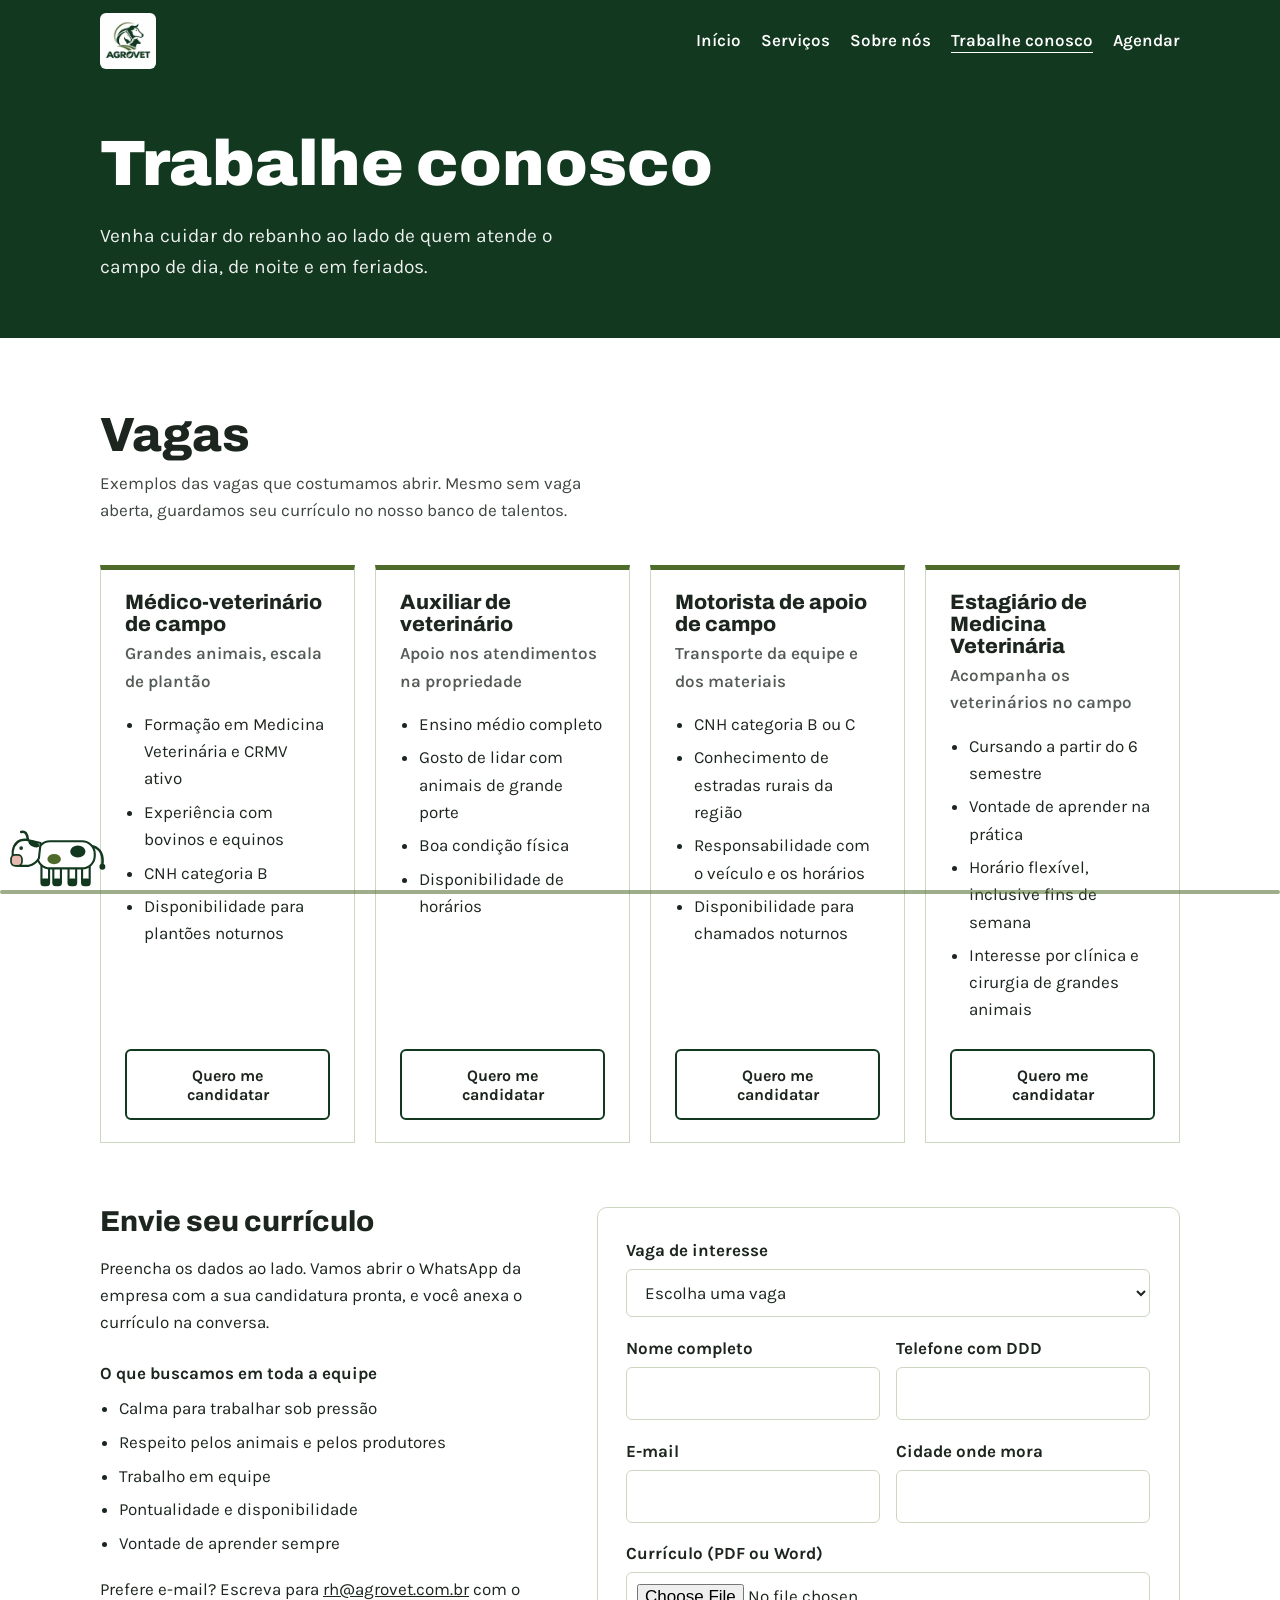
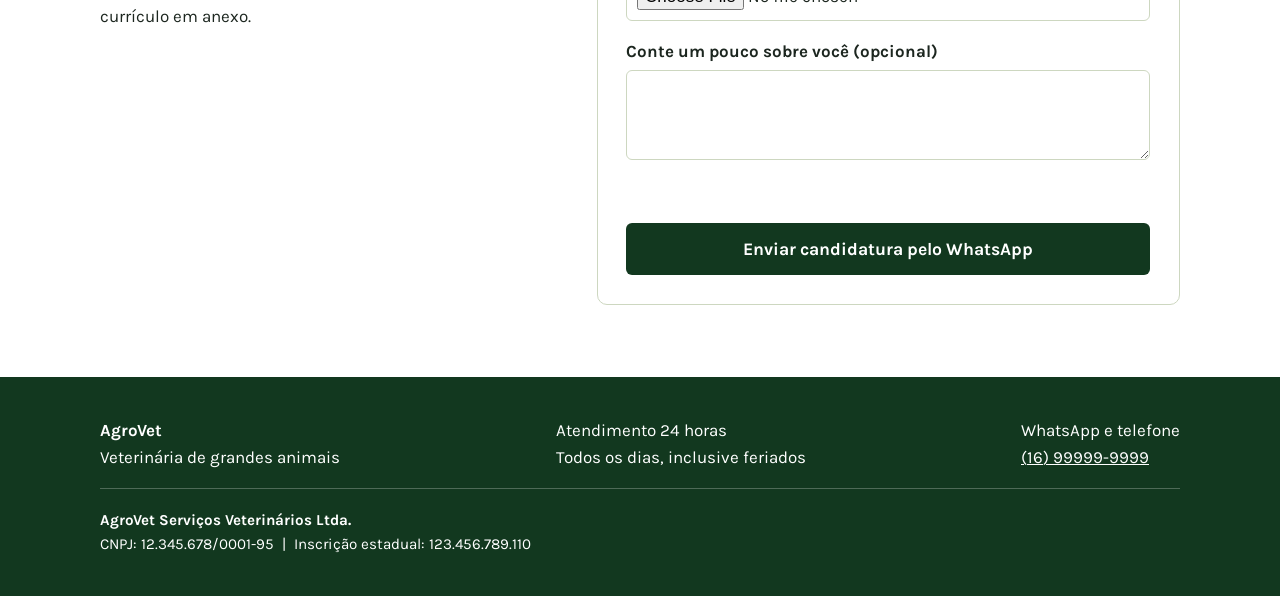
==== trabalhe-conosco.html @ 3f3444c9 "Add files via upload" ====
<!DOCTYPE html>
<html lang="pt-BR">
<head>
<meta charset="utf-8">
<meta name="viewport" content="width=device-width, initial-scale=1, viewport-fit=cover">
<title>Trabalhe conosco – AgroVet</title>
<link rel="preconnect" href="https://fonts.googleapis.com">
<link href="https://fonts.googleapis.com/css2?family=Archivo:wght@500;800;900&family=Karla:wght@400;600;700&display=swap" rel="stylesheet">

<link rel="stylesheet" href="style.css">
</head>

<body>

<!-- ============ TOPO ============ -->
<header class="topo">
  <div class="container topo-barra">
    <a href="index.html"><img src="logo.webp" alt="AgroVet – logotipo"></a>
    <nav>
      <a href="index.html">Início</a>
      <a href="index.html#servicos">Serviços</a>
      <a href="index.html#sobre">Sobre nós</a>
      <a href="trabalhe-conosco.html" aria-current="page">Trabalhe conosco</a>
      <a href="index.html#agendar">Agendar</a>
    </nav>
  </div>

  <div class="container hero hero-pagina">
    <h1>Trabalhe conosco</h1>
    <p>Venha cuidar do rebanho ao lado de quem atende o campo de dia, de noite e em feriados.</p>
  </div>
</header>

<main>
  <!-- ============ TRABALHE CONOSCO ============ -->
  <section class="secao" id="trabalhe">
    <div class="container">
      <h2>Vagas</h2>
      <p class="intro">Exemplos das vagas que costumamos abrir. Mesmo sem vaga aberta, guardamos seu currículo no nosso banco de talentos.</p>

      <div class="vagas">
        <article class="vaga">
          <h3>Médico-veterinário de campo</h3>
          <p class="vaga-tipo">Grandes animais, escala de plantão</p>
          <ul>
            <li>Formação em Medicina Veterinária e CRMV ativo</li>
            <li>Experiência com bovinos e equinos</li>
            <li>CNH categoria B</li>
            <li>Disponibilidade para plantões noturnos</li>
          </ul>
          <a class="btn btn-contorno-escuro" href="#cv-formulario" data-vaga="Médico-veterinário de campo">Quero me candidatar</a>
        </article>

        <article class="vaga">
          <h3>Auxiliar de veterinário</h3>
          <p class="vaga-tipo">Apoio nos atendimentos na propriedade</p>
          <ul>
            <li>Ensino médio completo</li>
            <li>Gosto de lidar com animais de grande porte</li>
            <li>Boa condição física</li>
            <li>Disponibilidade de horários</li>
          </ul>
          <a class="btn btn-contorno-escuro" href="#cv-formulario" data-vaga="Auxiliar de veterinário">Quero me candidatar</a>
        </article>

        <article class="vaga">
          <h3>Motorista de apoio de campo</h3>
          <p class="vaga-tipo">Transporte da equipe e dos materiais</p>
          <ul>
            <li>CNH categoria B ou C</li>
            <li>Conhecimento de estradas rurais da região</li>
            <li>Responsabilidade com o veículo e os horários</li>
            <li>Disponibilidade para chamados noturnos</li>
          </ul>
          <a class="btn btn-contorno-escuro" href="#cv-formulario" data-vaga="Motorista de apoio de campo">Quero me candidatar</a>
        </article>

        <article class="vaga">
          <h3>Estagiário de Medicina Veterinária</h3>
          <p class="vaga-tipo">Acompanha os veterinários no campo</p>
          <ul>
            <li>Cursando a partir do 6 semestre</li>
            <li>Vontade de aprender na prática</li>
            <li>Horário flexível, inclusive fins de semana</li>
            <li>Interesse por clínica e cirurgia de grandes animais</li>
          </ul>
          <a class="btn btn-contorno-escuro" href="#cv-formulario" data-vaga="Estagiário de Medicina Veterinária">Quero me candidatar</a>
        </article>
      </div>

      <div class="agendar-grade cv-grade" id="cv-formulario">
        <div>
          <h3 class="cv-titulo">Envie seu currículo</h3>
          <p>Preencha os dados ao lado. Vamos abrir o WhatsApp da empresa com a sua candidatura pronta, e você anexa o currículo na conversa.</p>

          <p class="cv-subtitulo">O que buscamos em toda a equipe</p>
          <ul class="caracteristicas">
            <li>Calma para trabalhar sob pressão</li>
            <li>Respeito pelos animais e pelos produtores</li>
            <li>Trabalho em equipe</li>
            <li>Pontualidade e disponibilidade</li>
            <li>Vontade de aprender sempre</li>
          </ul>
          <p>Prefere e-mail? Escreva para <a href="mailto:rh@agrovet.com.br">rh@agrovet.com.br</a> com o currículo em anexo.</p>
        </div>

        <form id="form-curriculo" novalidate>
          <div class="campo">
            <label for="cv-vaga">Vaga de interesse</label>
            <select id="cv-vaga" name="vaga" required>
              <option value="">Escolha uma vaga</option>
              <option>Médico-veterinário de campo</option>
              <option>Auxiliar de veterinário</option>
              <option>Motorista de apoio de campo</option>
              <option>Estagiário de Medicina Veterinária</option>
              <option>Banco de talentos (outra função)</option>
            </select>
          </div>

          <div class="linha">
            <div class="campo">
              <label for="cv-nome">Nome completo</label>
              <input id="cv-nome" name="nome" autocomplete="name" required>
            </div>
            <div class="campo">
              <label for="cv-telefone">Telefone com DDD</label>
              <input id="cv-telefone" name="telefone" type="tel" autocomplete="tel" required>
            </div>
          </div>

          <div class="linha">
            <div class="campo">
              <label for="cv-email">E-mail</label>
              <input id="cv-email" name="email" type="email" autocomplete="email" required>
            </div>
            <div class="campo">
              <label for="cv-cidade">Cidade onde mora</label>
              <input id="cv-cidade" name="cidade" autocomplete="address-level2" required>
            </div>
          </div>

          <div class="campo">
            <label for="cv-arquivo">Currículo (PDF ou Word)</label>
            <input id="cv-arquivo" name="arquivo" type="file" accept=".pdf,.doc,.docx" required>
          </div>

          <div class="campo">
            <label for="cv-sobre">Conte um pouco sobre você (opcional)</label>
            <textarea id="cv-sobre" name="sobre"></textarea>
          </div>

          <p class="erro" id="cv-erro" role="alert"></p>
          <button class="btn btn-verde" type="submit">Enviar candidatura pelo WhatsApp</button>
        </form>
      </div>
    </div>
  </section>

</main>

<!-- ============ RODAPÉ ============ -->
<footer>
  <div class="container">
    <p><strong>AgroVet</strong><br>Veterinária de grandes animais</p>
    <p>Atendimento 24 horas<br>Todos os dias, inclusive feriados</p>
    <p>WhatsApp e telefone<br><a href="#" id="link-telefone">(16) 99999-9999</a></p>

    <!-- Dados fictícios da empresa: troque pelos dados reais -->
    <div class="dados-legais">
      <p><strong>AgroVet Serviços Veterinários Ltda.</strong></p>
      <p>CNPJ: 12.345.678/0001-95 &nbsp;|&nbsp; Inscrição estadual: 123.456.789.110</p>
    </div>
  </div>
</footer>

<!-- ============ VACA ANIMADA (anda conforme a rolagem) ============ -->
<div class="trilha" aria-hidden="true">
  <div class="vaca" id="vaca">
    <svg viewBox="0 0 130 84" xmlns="http://www.w3.org/2000/svg">
      <!-- Pernas (atrás do corpo). a/d = lado de cá, b/c = lado oposto -->
      <g class="perna perna-b"><rect x="24" y="50" width="9" height="26" rx="3" fill="#fff" stroke="#12381f" stroke-width="2.5"/><rect x="24" y="68" width="9" height="8" rx="2" fill="#12381f"/></g>
      <g class="perna perna-a"><rect x="40" y="50" width="9" height="26" rx="3" fill="#fff" stroke="#12381f" stroke-width="2.5"/><rect x="40" y="68" width="9" height="8" rx="2" fill="#12381f"/></g>
      <g class="perna perna-c"><rect x="58" y="50" width="9" height="26" rx="3" fill="#fff" stroke="#12381f" stroke-width="2.5"/><rect x="58" y="68" width="9" height="8" rx="2" fill="#12381f"/></g>
      <g class="perna perna-d"><rect x="72" y="50" width="9" height="26" rx="3" fill="#fff" stroke="#12381f" stroke-width="2.5"/><rect x="72" y="68" width="9" height="8" rx="2" fill="#12381f"/></g>

      <g class="corpo">
        <!-- Rabo -->
        <path d="M20 30 Q7 34 9 52" fill="none" stroke="#12381f" stroke-width="3" stroke-linecap="round"/>
        <circle cx="9" cy="54" r="3.5" fill="#12381f"/>
        <!-- Corpo e manchas -->
        <rect x="18" y="24" width="68" height="32" rx="15" fill="#fff" stroke="#12381f" stroke-width="2.5"/>
        <ellipse cx="38" cy="36" rx="9" ry="7" fill="#12381f"/>
        <ellipse cx="66" cy="45" rx="8" ry="6" fill="#4f6b2c"/>
        <!-- Cabeça -->
        <path d="M82 26 L100 22 Q113 22 115 36 L115 46 Q115 53 106 53 L96 53 Q88 51 84 44 Z" fill="#fff" stroke="#12381f" stroke-width="2.5" stroke-linejoin="round"/>
        <rect x="104" y="40" width="13" height="13" rx="5" fill="#e8b9b0" stroke="#12381f" stroke-width="2"/>
        <path d="M97 22 Q98 11 105 13" fill="none" stroke="#12381f" stroke-width="3" stroke-linecap="round"/>
        <ellipse cx="90" cy="27" rx="7" ry="3.5" transform="rotate(-25 90 27)" fill="#12381f"/>
        <circle cx="105" cy="32" r="2.2" fill="#12381f"/>
      </g>
    </svg>
  </div>
</div>

<script src="comum.js"></script>
<script src="trabalhe.js"></script>

</body>
</html>
---- style.css ----
/* ============ 1. Cores e tipografia (altere aqui) ============ */
  :root {
    --verde-escuro: #12381f;   /* cor da marca */
    --verde-oliva:  #4f6b2c;   /* detalhes */
    --verde-claro:  #e9efdf;   /* fundos suaves */
    --alerta:       #c8461b;   /* emergência */
    --fundo:        #ffffff;
    --texto:        #1c261f;
    --borda:        #cdd7c0;

    --fonte-titulo: "Archivo", "Arial Black", sans-serif;
    --fonte-texto:  "Karla", system-ui, sans-serif;

    box-sizing: border-box;
    padding-top: env(safe-area-inset-top, 0px);
    padding-bottom: env(safe-area-inset-bottom, 0px);
  }
  @media (prefers-color-scheme: dark) {
    :root:not([data-theme="light"]) {
      --fundo: #0e1a12; --texto: #e7eee2; --verde-claro: #172a1d; --borda: #2f4a36;
      --verde-oliva: #9bbd68;
    }
  }

  /* ============ 2. Base ============ */
  *, *::before, *::after { box-sizing: inherit; }
  html { scroll-behavior: smooth; }
  body {
    margin: 0;
    background: var(--fundo);
    color: var(--texto);
    font-family: var(--fonte-texto);
    font-size: 1.0625rem;
    line-height: 1.6;
  }
  h1, h2, h3 { font-family: var(--fonte-titulo); line-height: 1.05; margin: 0; }
  a { color: inherit; }
  :focus-visible { outline: 3px solid var(--verde-oliva); outline-offset: 3px; }
  .container { width: min(1080px, 100% - 2.5rem); margin-inline: auto; }

  /* ============ 3. Botões ============ */
  .btn {
    display: inline-block;
    padding: .9rem 1.6rem;
    border: 2px solid transparent;
    border-radius: 6px;
    font: 700 1rem var(--fonte-texto);
    text-decoration: none;
    cursor: pointer;
  }
  .btn-alerta  { background: var(--alerta); color: #fff; }
  .btn-contorno { border-color: #fff; color: #fff; }
  .btn-verde   { background: var(--verde-escuro); color: #fff; width: 100%; font-size: 1.1rem; }

  /* ============ 4. Topo e hero ============ */
  .topo { background: var(--verde-escuro); color: #fff; }
  .topo-barra { display: flex; align-items: center; justify-content: space-between; padding-block: .8rem; }
  .topo img { height: 56px; border-radius: 6px; display: block; }
  .topo nav a { margin-left: 1.25rem; text-decoration: none; font-weight: 600; }
  .topo nav a:hover { text-decoration: underline; }

  .hero { padding-block: 4rem 5rem; }
  .hero h1 { font-size: clamp(2.6rem, 8vw, 5.5rem); font-weight: 900; max-width: 12ch; }
  .hero p  { max-width: 46ch; font-size: 1.2rem; margin: 1.5rem 0 2rem; opacity: .92; }
  .hero-botoes { display: flex; flex-wrap: wrap; gap: .8rem; }
  .selo-24h {
    display: inline-block; margin-bottom: 1.5rem;
    padding: .35rem .9rem; border: 2px solid var(--verde-oliva);
    border-radius: 999px; font-weight: 700; background: rgba(255,255,255,.08);
  }

  /* ============ 5. Serviços ============ */
  .secao { padding-block: 4.5rem; }
  .secao h2 { font-size: clamp(2rem, 5vw, 3rem); font-weight: 800; margin-bottom: .6rem; }
  .secao .intro { max-width: 52ch; margin: 0 0 2.5rem; opacity: .85; }

  .servicos { display: grid; grid-template-columns: repeat(auto-fit, minmax(230px, 1fr)); gap: 1.25rem; }
    .servico h3 { font-size: 1.35rem; font-weight: 800; margin-bottom: .5rem; }
  .servico p  { margin: 0; }

  .animais { margin-top: 2rem; font-weight: 600; }

  /* ============ 5.1 Cartões de serviço com imagem e preço ============ */
.servico {
  display: flex; flex-direction: column; padding: 0; overflow: hidden;
  background: var(--fundo); border: 1.5px solid var(--borda); border-left-width: 1.5px;
}
.servico-img { background: var(--verde-escuro); }
/* A foto ocupa todo o topo do cartão, cortada na mesma altura para todos ficarem iguais */
.servico-img img { display: block; width: 100%; height: 210px; object-fit: cover; object-position: center; }
.servico-corpo { display: flex; flex-direction: column; flex: 1; padding: 1.3rem 1.5rem 1.5rem; }
.servico-corpo p:not(.preco) { flex: 1; margin-bottom: 1rem; }
.preco { font: 800 1.7rem var(--fonte-titulo); color: var(--verde-oliva); margin: 0 0 1rem; }
.preco small { display: block; font: 600 .9rem var(--fonte-texto); color: var(--texto); opacity: .75; }
.btn-contorno-escuro { border-color: var(--verde-escuro); color: var(--texto); text-align: center; }
.btn-contorno-escuro:hover { background: var(--verde-escuro); color: #fff; }

.tabela-taxas { margin-top: 2.5rem; max-width: 640px; }
.tabela-taxas h3 { font-size: 1.3rem; font-weight: 800; margin-bottom: .6rem; }
.tabela-taxas ul { list-style: none; margin: 0; padding: 0; border-top: 1.5px solid var(--borda); }
.tabela-taxas li { display: flex; justify-content: space-between; gap: 1rem; padding: .7rem 0; border-bottom: 1.5px solid var(--borda); }
.tabela-taxas p { font-size: .95rem; opacity: .8; margin: .8rem 0 0; }

/* ============ 6. Formulário de agendamento ============ */
  .agendar { background: var(--verde-claro); }
  .agendar-grade { display: grid; gap: 3rem; grid-template-columns: 1fr; }
  @media (min-width: 860px) { .agendar-grade { grid-template-columns: 1fr 1.3fr; align-items: start; } }

  .aviso-emergencia {
    margin-top: 1.5rem; padding: 1.2rem 1.4rem;
    border: 2px solid var(--alerta); border-radius: 8px;
  }
  .aviso-emergencia strong { color: var(--alerta); }

  form { background: var(--fundo); padding: 1.8rem; border-radius: 10px; border: 1px solid var(--borda); }
  .campo { margin-bottom: 1.1rem; }
  .linha { display: grid; gap: 1rem; grid-template-columns: 1fr; }
  @media (min-width: 560px) { .linha { grid-template-columns: 1fr 1fr; } }

  label, legend { display: block; font-weight: 700; margin-bottom: .3rem; }
  fieldset { border: 0; padding: 0; margin: 0 0 1.1rem; }
  input, select, textarea {
    width: 100%; padding: .75rem .85rem;
    border: 1.5px solid var(--borda); border-radius: 6px;
    background: var(--fundo); color: var(--texto);
    font: inherit;
  }
  textarea { min-height: 90px; resize: vertical; }

  .opcoes { display: flex; gap: .75rem; flex-wrap: wrap; }
  .opcoes label {
    flex: 1 1 200px; margin: 0; padding: .8rem 1rem; font-weight: 600;
    border: 1.5px solid var(--borda); border-radius: 6px; cursor: pointer;
    display: flex; gap: .6rem; align-items: center;
  }
  .opcoes input { width: auto; }
  .opcoes label:has(input:checked) { border-color: var(--verde-oliva); background: var(--verde-claro); }

  .escondido { display: none; }
  .erro { color: var(--alerta); font-weight: 700; min-height: 1.4em; margin: 0 0 .8rem; }

  /* ============ 6.1 Sobre nós ============ */
  .historia { display: grid; gap: 2.5rem; grid-template-columns: 1fr; margin-bottom: 3.5rem; }
  @media (min-width: 860px) { .historia { grid-template-columns: 1.4fr 1fr; } }
  .historia p { max-width: 62ch; margin: 0 0 1rem; }

  .socios { display: grid; gap: 1rem; align-content: start; }
  .socio { border: 1.5px solid var(--borda); border-left: 5px solid var(--verde-escuro); padding: 1rem 1.2rem; }
  .socio h3 { font-size: 1.2rem; font-weight: 800; }
  .socio p { margin: .2rem 0 0; opacity: .85; }

  /* Abas: Missão, Visão e Valores */
  .abas-lista { display: flex; gap: .5rem; flex-wrap: wrap; margin-bottom: 1.2rem; }
  .aba {
    padding: .7rem 1.4rem; border: 2px solid var(--verde-escuro); border-radius: 6px;
    background: transparent; color: var(--texto); font: 700 1rem var(--fonte-texto); cursor: pointer;
  }
  .aba[aria-selected="true"] { background: var(--verde-escuro); color: #fff; }
  .painel { background: var(--verde-claro); padding: 1.8rem; border-left: 5px solid var(--verde-oliva); }
  .painel p { margin: 0; max-width: 62ch; }
  .painel ul { margin: 0; padding-left: 1.2rem; max-width: 62ch; }
  .painel li { margin-bottom: .5rem; }

  /* ============ 6.2 Trabalhe conosco ============ */
  .topo nav { display: flex; flex-wrap: wrap; justify-content: flex-end; gap: .2rem 0; }

  .vagas { display: grid; grid-template-columns: repeat(auto-fit, minmax(240px, 1fr)); gap: 1.25rem; margin-bottom: 4rem; }
  .vaga { display: flex; flex-direction: column; padding: 1.4rem 1.5rem; border: 1.5px solid var(--borda); border-top: 5px solid var(--verde-oliva); background: var(--fundo); }
  .vaga h3 { font-size: 1.3rem; font-weight: 800; margin-bottom: .3rem; }
  .vaga-tipo { margin: 0 0 1rem; font-weight: 600; opacity: .75; }
  .vaga ul, .caracteristicas { margin: 0 0 1.2rem; padding-left: 1.2rem; flex: 1; }
  .vaga li, .caracteristicas li { margin-bottom: .4rem; }

  .cv-grade { scroll-margin-top: 1rem; }
  .cv-titulo { font-size: 1.8rem; font-weight: 800; margin-bottom: .8rem; }
  .cv-subtitulo { font-weight: 700; margin: 1.5rem 0 .5rem; }
  .caracteristicas { flex: none; }
  input[type="file"] { padding: .6rem; }
  .ok { color: var(--verde-oliva); }

  /* ============ 7. Rodapé ============ */
  .dados-legais { flex-basis: 100%; border-top: 1px solid rgba(255,255,255,.25); padding-top: 1.2rem; font-size: .95rem; }
  footer { background: var(--verde-escuro); color: #fff; padding-block: 2.5rem; }
  footer .container { display: flex; flex-wrap: wrap; gap: 1rem 3rem; justify-content: space-between; }
  footer p { margin: 0; }


/* ============ 8. Vaca animada ============ */
/* A trilha fica fixa no rodapé da tela; o JS move a vaca da esquerda para a direita
   conforme a página rola. As pernas só mexem enquanto a rolagem acontece. */
.trilha {
  position: fixed; left: 0; right: 0;
  bottom: env(safe-area-inset-bottom, 0px);
  height: 86px;
  pointer-events: none;   /* não atrapalha cliques */
  z-index: 50;
}
.trilha::after {          /* linha do chão */
  content: ""; position: absolute; left: 0; right: 0; bottom: 6px;
  height: 4px; border-radius: 2px;
  background: var(--verde-oliva); opacity: .55;
}
.vaca { position: absolute; bottom: 8px; left: 0; width: 110px; will-change: transform; }
.vaca svg { display: block; width: 100%; height: auto; overflow: visible; transition: transform .25s; }
.vaca svg.esquerda { transform: scaleX(-1); }   /* vira quando a pessoa sobe a página */

.perna { transform-box: fill-box; transform-origin: 50% 0; }
.vaca.andando .perna-a,
.vaca.andando .perna-d { animation: passo .45s ease-in-out infinite alternate; }
.vaca.andando .perna-b,
.vaca.andando .perna-c { animation: passo .45s ease-in-out infinite alternate-reverse; }
.vaca.andando .corpo   { animation: balanco .45s ease-in-out infinite alternate; }

@keyframes passo   { from { transform: rotate(-24deg); } to { transform: rotate(24deg); } }
@keyframes balanco { from { transform: translateY(0); }  to { transform: translateY(-2px); } }

/* Quem prefere menos movimento não vê a vaca */
@media (prefers-reduced-motion: reduce) { .trilha { display: none; } }

/* ============ 9. Páginas internas (Trabalhe conosco) ============ */
.hero-pagina { padding-block: 3rem 3.5rem; }
.hero-pagina h1 { font-size: clamp(2.2rem, 6vw, 4rem); max-width: none; }
.hero-pagina p { margin-bottom: 0; }
.topo nav a[aria-current="page"] { text-decoration: underline; text-underline-offset: 6px; }
.topo-barra > a { display: block; }
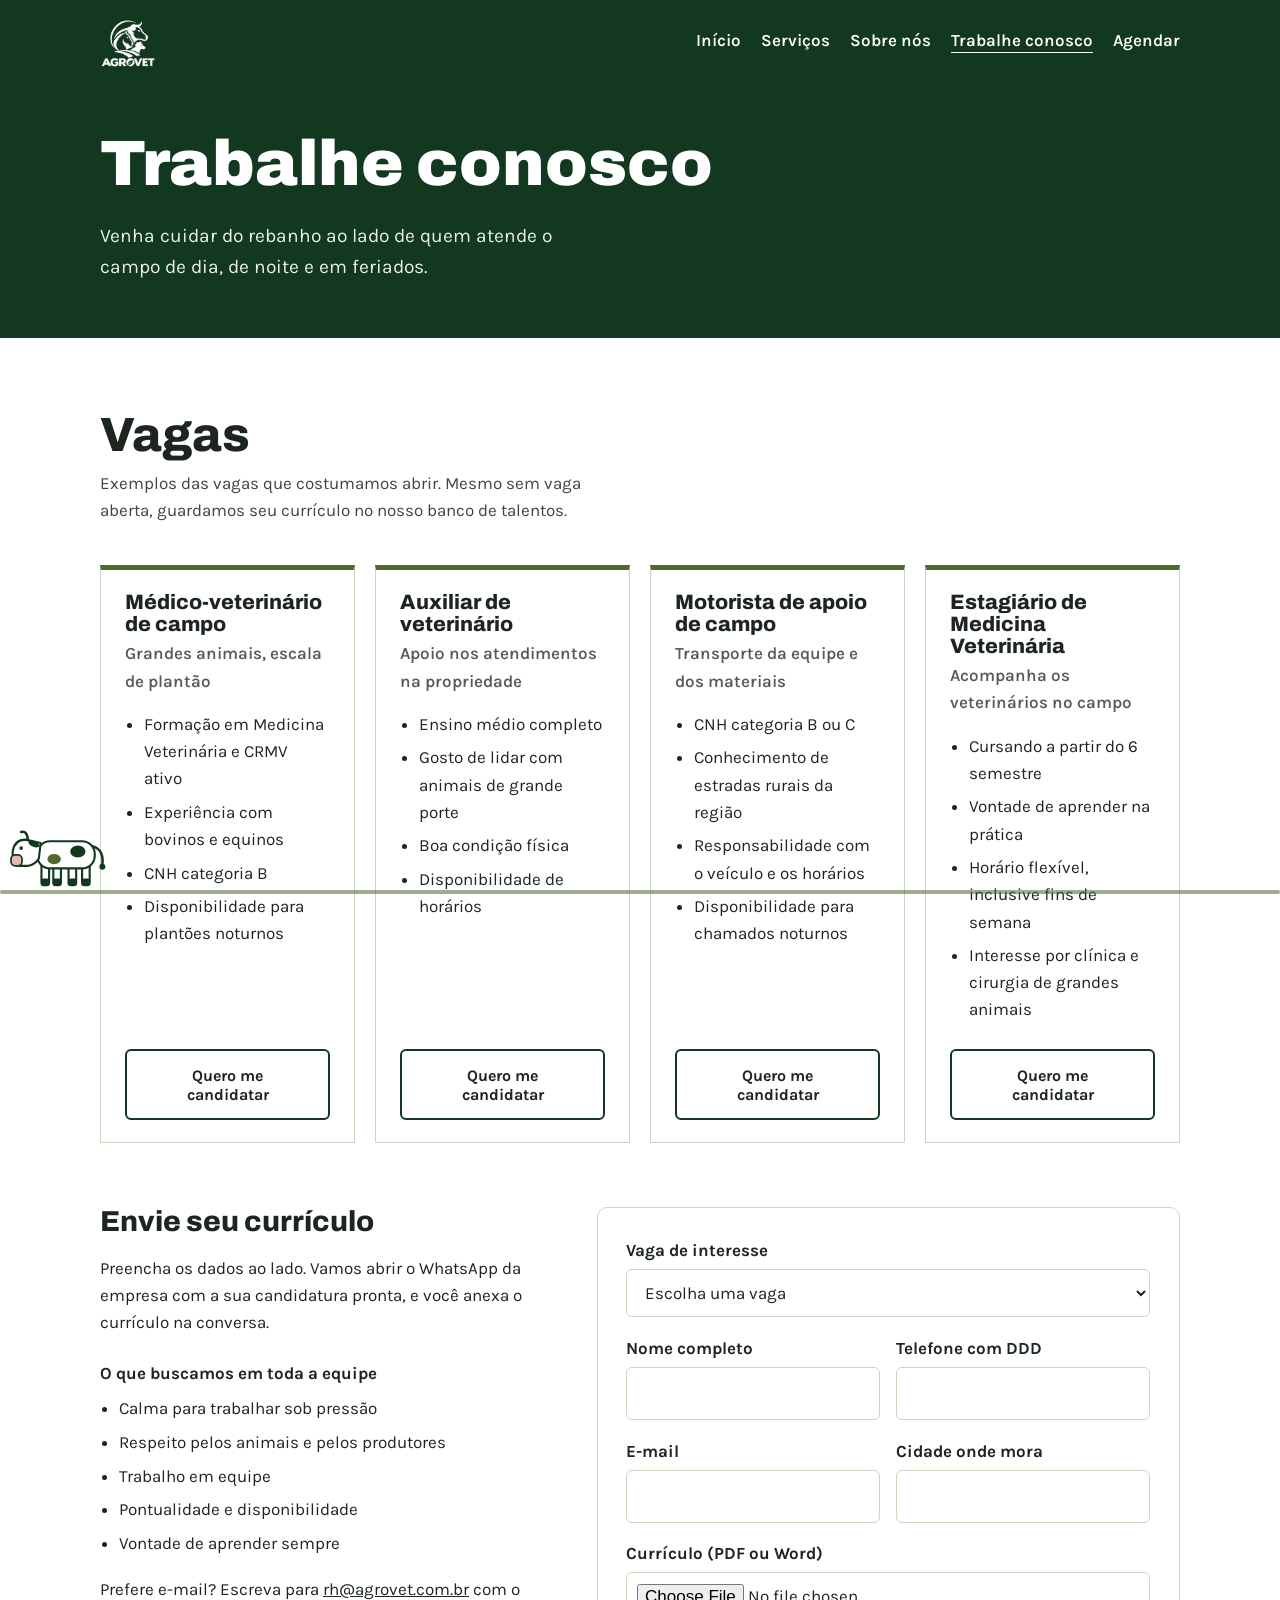
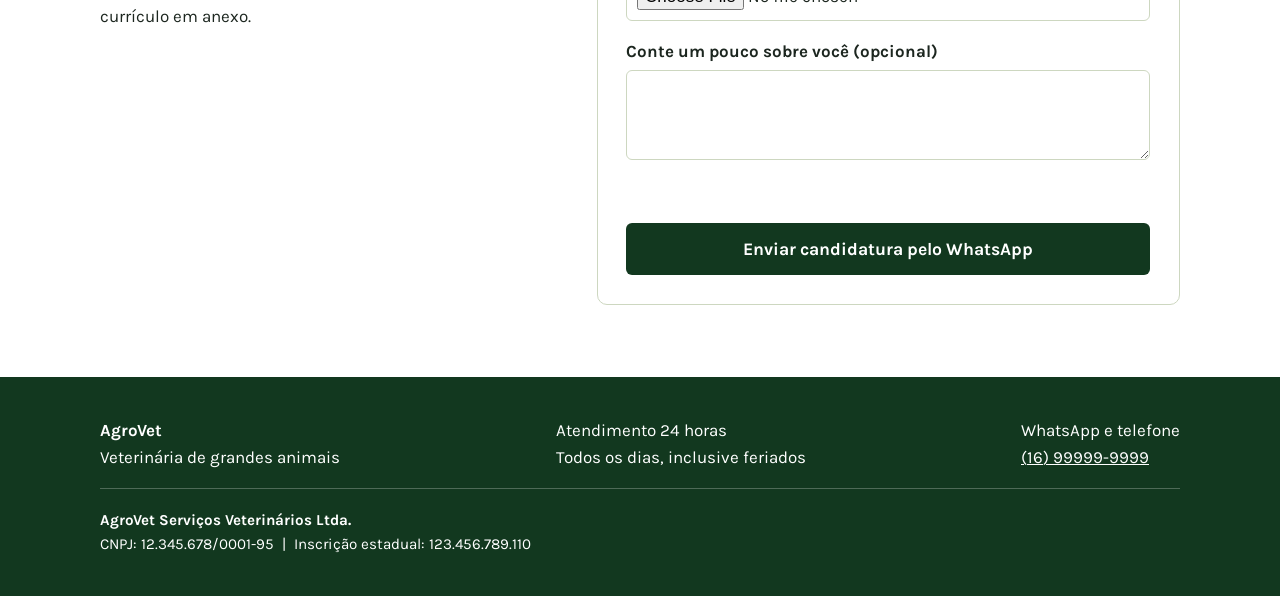
==== commit 2810aca9: "Add files via upload" ====
--- a/trabalhe-conosco.html
+++ b/trabalhe-conosco.html
@@ -15,7 +15,7 @@
 <!-- ============ TOPO ============ -->
 <header class="topo">
   <div class="container topo-barra">
-    <a href="index.html"><img src="logo.webp" alt="AgroVet – logotipo"></a>
+    <a href="index.html"><img src="logo.png" alt="AgroVet – logotipo"></a>
     <nav>
       <a href="index.html">Início</a>
       <a href="index.html#servicos">Serviços</a>
--- a/style.css
+++ b/style.css
@@ -1,3 +1,7 @@
+  
+  *{
+    cursor: url("./seringa_cursor_64px.png") 5 5, auto !important;  }
+  
   /* ============ 1. Cores e tipografia (altere aqui) ============ */
   :root {
     --verde-escuro: #12381f;   /* cor da marca */
